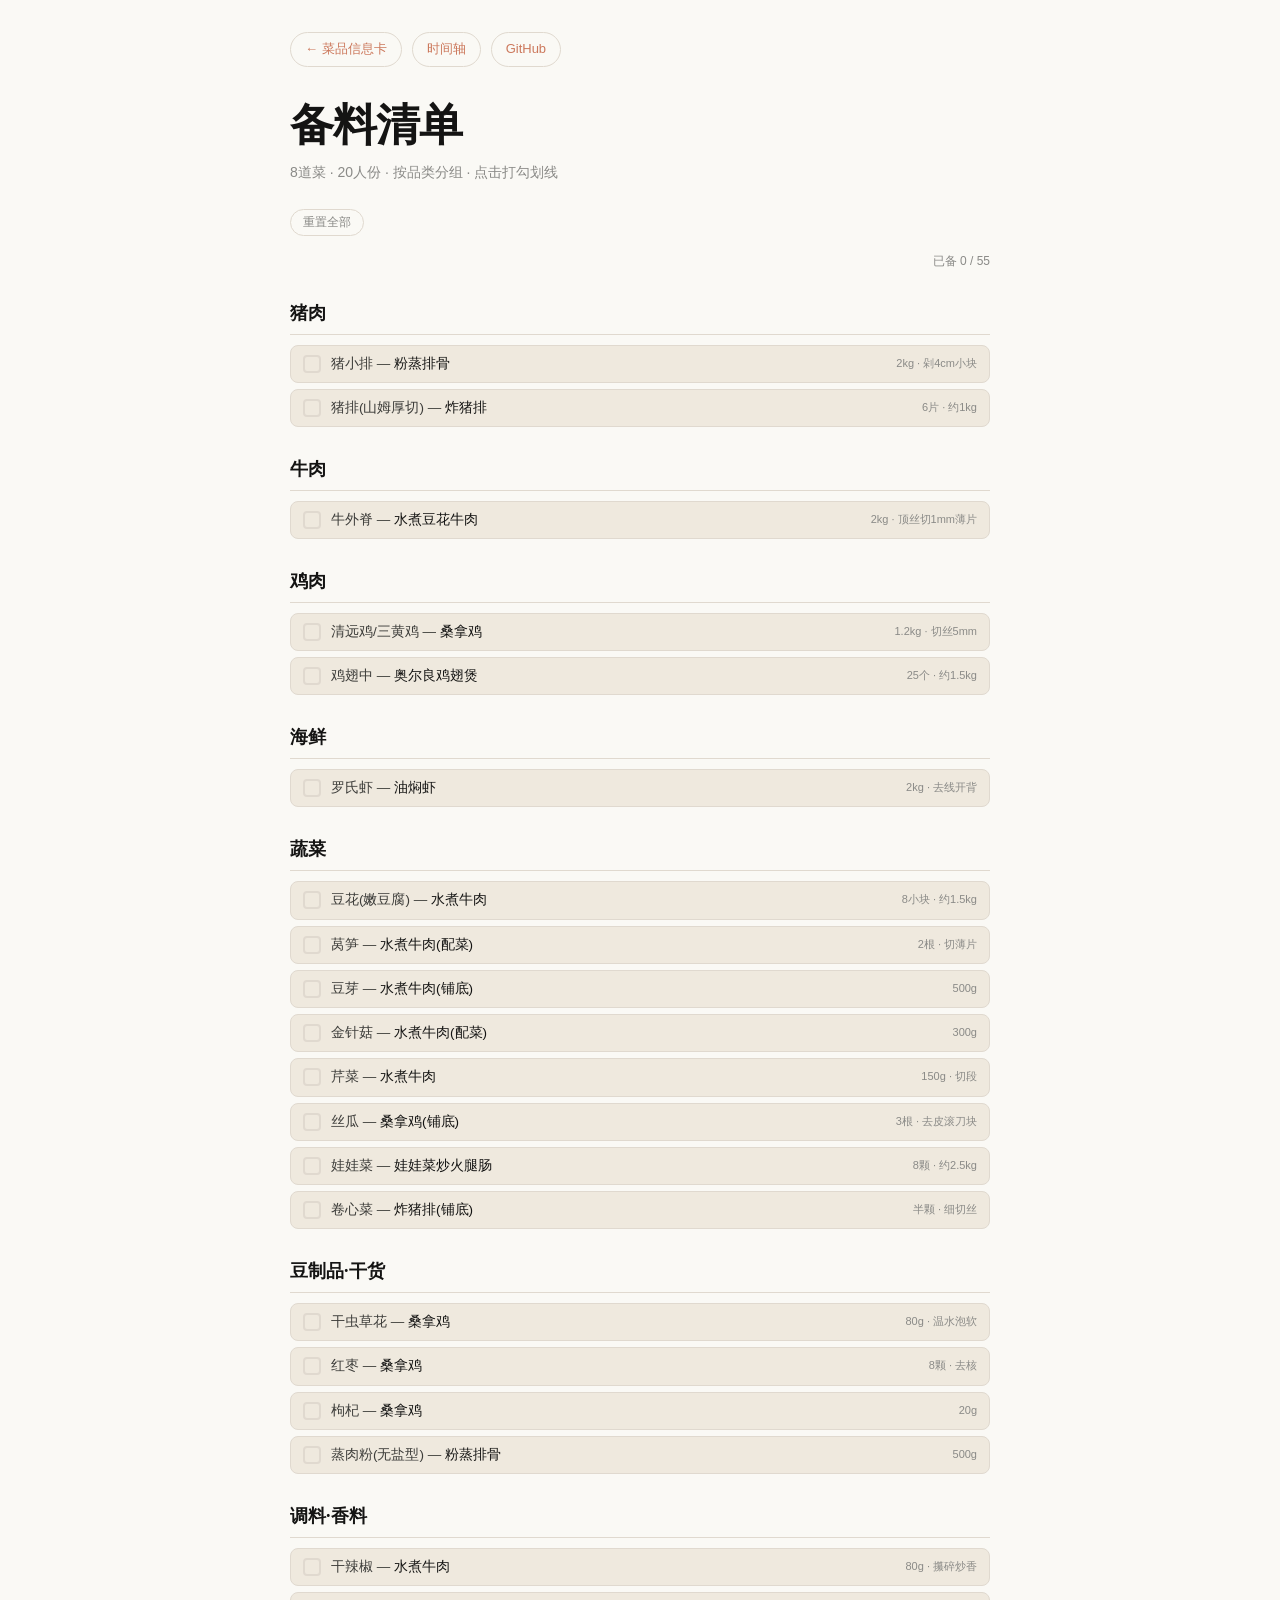
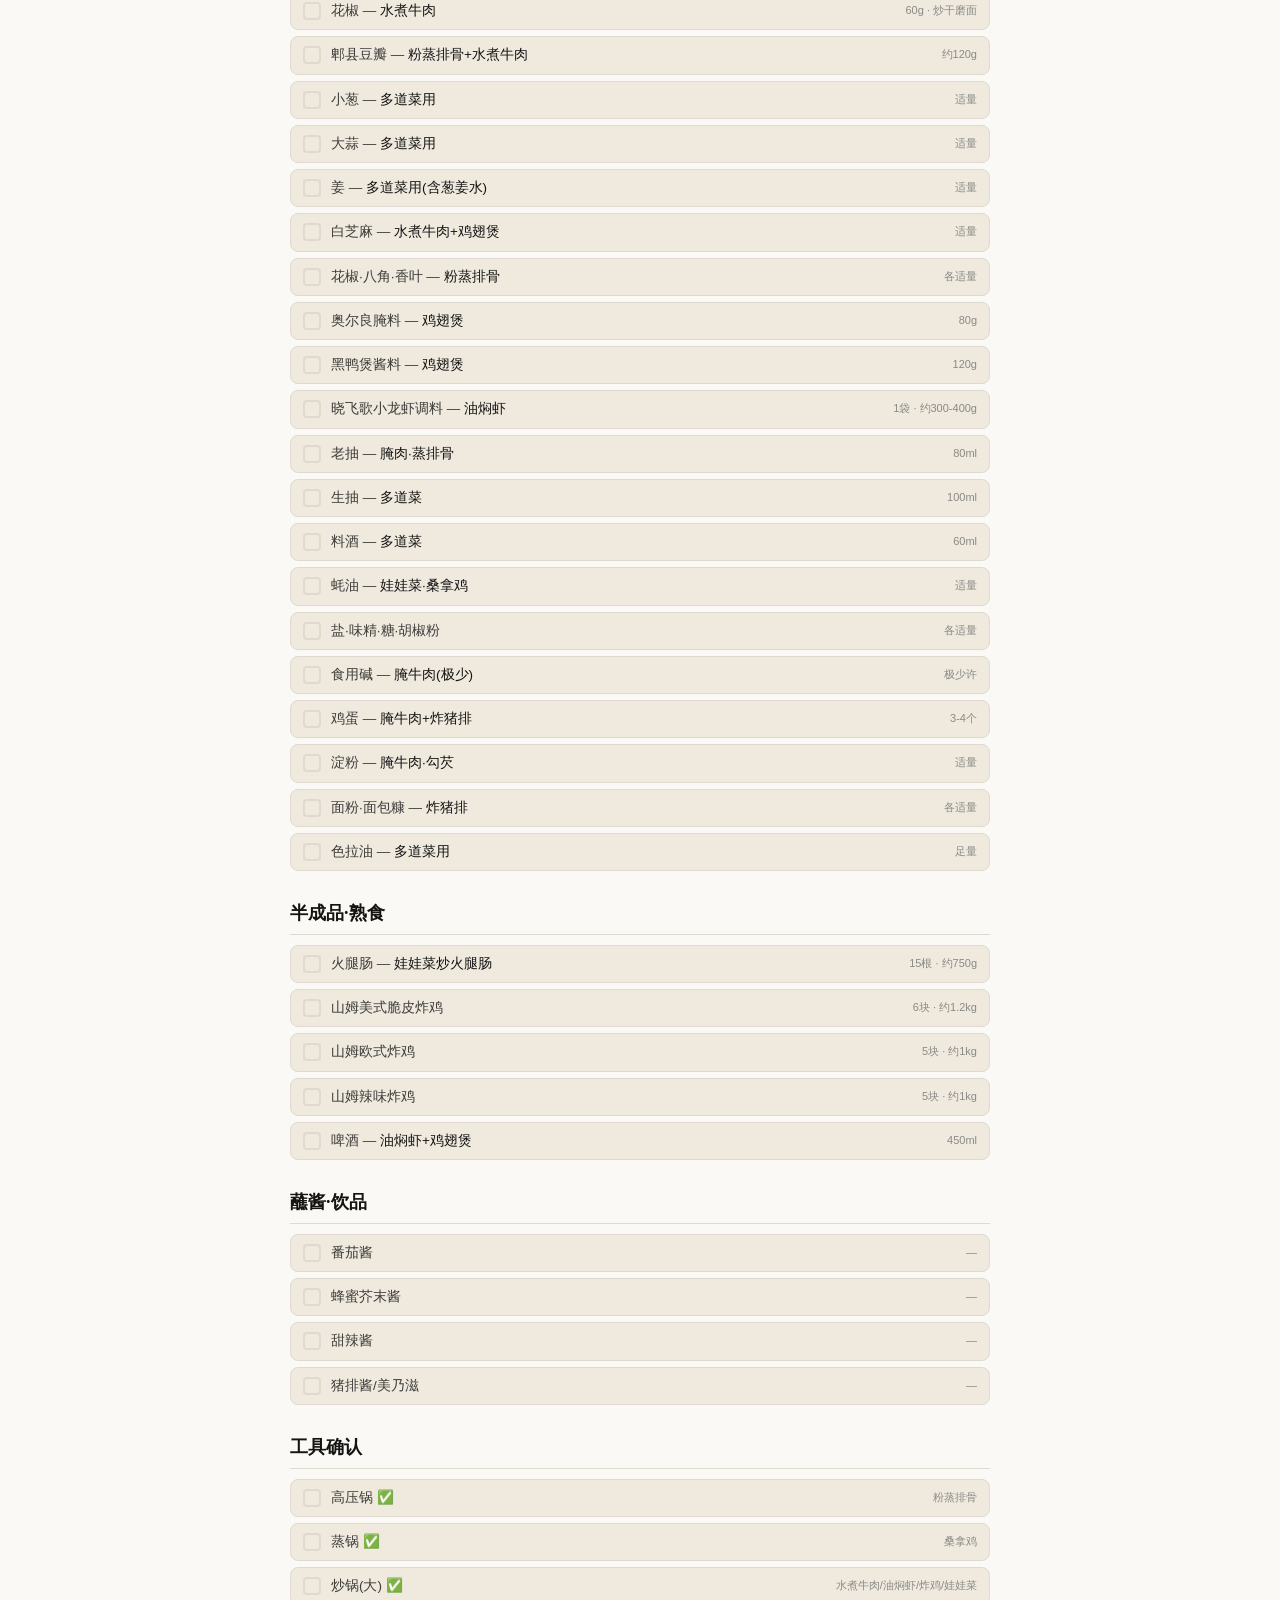
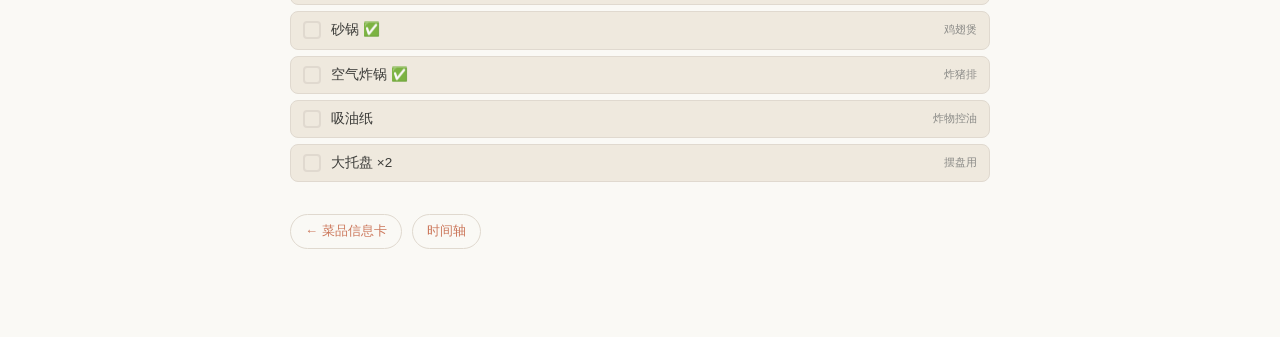
==== prep.html @ e06130f3 "添加备料清单页，支持打勾划线，三页互通" ====
<!DOCTYPE html>
<html lang="zh-CN">
<head>
<meta charset="UTF-8">
<meta name="viewport" content="width=device-width, initial-scale=1.0">
<title>备料清单 · 5月16日</title>
<style>
:root {
  --canvas: #faf9f5; --ink: #141413; --body: #3d3d3a; --muted: #8a8a87;
  --primary: #cc785c; --surface-card: #efe9de; --hairline: #e0d9cf;
  --shadow: rgba(20,20,18,0.06); --surface-soft: #f5f0e8;
}
*,*::before,*::after{box-sizing:border-box;margin:0;padding:0}
body{font-family:-apple-system,BlinkMacSystemFont,"PingFang SC",sans-serif;background:var(--canvas);color:var(--body);padding:32px 16px 64px;line-height:1.6}
.container{max-width:700px;margin:0 auto}
h1{font-family:Georgia,serif;font-size:clamp(32px,5vw,44px);color:var(--ink);letter-spacing:-1px}
h2{font-family:Georgia,serif;font-size:18px;color:var(--ink);margin:28px 0 10px;padding-bottom:6px;border-bottom:1px solid var(--hairline)}
.sub{color:var(--muted);font-size:14px;margin-bottom:24px}
.nav{display:flex;gap:10px;margin-bottom:24px;flex-wrap:wrap}
.nav a{color:var(--primary);text-decoration:none;font-size:13px;font-weight:500;padding:6px 14px;border:1px solid var(--hairline);border-radius:9999px}
.nav a:hover{background:var(--surface-card)}
.cat{display:grid;gap:6px;margin-bottom:8px}
.item{display:flex;align-items:flex-start;gap:10px;padding:8px 12px;background:var(--surface-card);border:1px solid var(--hairline);border-radius:8px;cursor:pointer;transition:background .15s}
.item:hover{background:var(--surface-soft)}
.item.checked .label{text-decoration:line-through;color:var(--muted)}
.item.checked{opacity:0.5}
.cb{width:18px;height:18px;border:2px solid var(--hairline);border-radius:4px;flex-shrink:0;margin-top:1px;display:flex;align-items:center;justify-content:center;font-size:11px;color:var(--primary)}
.item.checked .cb{background:var(--primary);border-color:var(--primary);color:#fff}
.label{flex:1;font-size:13.5px;line-height:1.5}
.label strong{color:var(--ink);font-weight:500}
.amount{font-size:11px;color:var(--muted);flex-shrink:0;margin-top:1px}
.progress{text-align:right;font-size:12px;color:var(--muted);margin-bottom:6px}
.reset-btn{font-size:12px;color:var(--muted);cursor:pointer;background:none;border:1px solid var(--hairline);border-radius:9999px;padding:4px 12px;margin-bottom:16px}
.reset-btn:hover{background:var(--surface-card)}
@media(max-width:600px){body{padding:16px 8px 48px}.item{padding:6px 10px}}
</style>
</head>
<body>
<div class="container">
<div class="nav">
  <a href="index.html">← 菜品信息卡</a>
  <a href="timeline.html">时间轴</a>
  <a href="https://github.com/yidaart/family-feast">GitHub</a>
</div>

<h1>备料清单</h1>
<div class="sub">8道菜 · 20人份 · 按品类分组 · 点击打勾划线</div>
<button class="reset-btn" onclick="resetAll()">重置全部</button>
<div class="progress" id="progress">已备 0 / <span id="total">0</span></div>

<h2>猪肉</h2><div class="cat" id="cat-pork"></div>
<h2>牛肉</h2><div class="cat" id="cat-beef"></div>
<h2>鸡肉</h2><div class="cat" id="cat-chicken"></div>
<h2>海鲜</h2><div class="cat" id="cat-seafood"></div>
<h2>蔬菜</h2><div class="cat" id="cat-veg"></div>
<h2>豆制品·干货</h2><div class="cat" id="cat-dry"></div>
<h2>调料·香料</h2><div class="cat" id="cat-spice"></div>
<h2>半成品·熟食</h2><div class="cat" id="cat-semi"></div>
<h2>蘸酱·饮品</h2><div class="cat" id="cat-sauce"></div>
<h2>工具确认</h2><div class="cat" id="cat-tools"></div>

<div class="nav" style="margin-top:32px">
  <a href="index.html">← 菜品信息卡</a>
  <a href="timeline.html">时间轴</a>
</div>
</div>

<script>
const items = [
  // 猪肉
  {cat:"cat-pork",label:"猪小排 — <strong>粉蒸排骨</strong>",amount:"2kg · 剁4cm小块"},
  {cat:"cat-pork",label:"猪排(山姆厚切) — <strong>炸猪排</strong>",amount:"6片 · 约1kg"},
  // 牛肉
  {cat:"cat-beef",label:"牛外脊 — <strong>水煮豆花牛肉</strong>",amount:"2kg · 顶丝切1mm薄片"},
  // 鸡肉
  {cat:"cat-chicken",label:"清远鸡/三黄鸡 — <strong>桑拿鸡</strong>",amount:"1.2kg · 切丝5mm"},
  {cat:"cat-chicken",label:"鸡翅中 — <strong>奥尔良鸡翅煲</strong>",amount:"25个 · 约1.5kg"},
  // 海鲜
  {cat:"cat-seafood",label:"罗氏虾 — <strong>油焖虾</strong>",amount:"2kg · 去线开背"},
  // 蔬菜
  {cat:"cat-veg",label:"豆花(嫩豆腐) — <strong>水煮牛肉</strong>",amount:"8小块 · 约1.5kg"},
  {cat:"cat-veg",label:"莴笋 — <strong>水煮牛肉(配菜)</strong>",amount:"2根 · 切薄片"},
  {cat:"cat-veg",label:"豆芽 — <strong>水煮牛肉(铺底)</strong>",amount:"500g"},
  {cat:"cat-veg",label:"金针菇 — <strong>水煮牛肉(配菜)</strong>",amount:"300g"},
  {cat:"cat-veg",label:"芹菜 — <strong>水煮牛肉</strong>",amount:"150g · 切段"},
  {cat:"cat-veg",label:"丝瓜 — <strong>桑拿鸡(铺底)</strong>",amount:"3根 · 去皮滚刀块"},
  {cat:"cat-veg",label:"娃娃菜 — <strong>娃娃菜炒火腿肠</strong>",amount:"8颗 · 约2.5kg"},
  {cat:"cat-veg",label:"卷心菜 — <strong>炸猪排(铺底)</strong>",amount:"半颗 · 细切丝"},
  // 豆制品·干货
  {cat:"cat-dry",label:"干虫草花 — <strong>桑拿鸡</strong>",amount:"80g · 温水泡软"},
  {cat:"cat-dry",label:"红枣 — <strong>桑拿鸡</strong>",amount:"8颗 · 去核"},
  {cat:"cat-dry",label:"枸杞 — <strong>桑拿鸡</strong>",amount:"20g"},
  {cat:"cat-dry",label:"蒸肉粉(无盐型) — <strong>粉蒸排骨</strong>",amount:"500g"},
  // 调料
  {cat:"cat-spice",label:"干辣椒 — <strong>水煮牛肉</strong>",amount:"80g · 攥碎炒香"},
  {cat:"cat-spice",label:"花椒 — <strong>水煮牛肉</strong>",amount:"60g · 炒干磨面"},
  {cat:"cat-spice",label:"郫县豆瓣 — <strong>粉蒸排骨+水煮牛肉</strong>",amount:"约120g"},
  {cat:"cat-spice",label:"小葱 — <strong>多道菜用</strong>",amount:"适量"},
  {cat:"cat-spice",label:"大蒜 — <strong>多道菜用</strong>",amount:"适量"},
  {cat:"cat-spice",label:"姜 — <strong>多道菜用(含葱姜水)</strong>",amount:"适量"},
  {cat:"cat-spice",label:"白芝麻 — <strong>水煮牛肉+鸡翅煲</strong>",amount:"适量"},
  {cat:"cat-spice",label:"花椒·八角·香叶 — <strong>粉蒸排骨</strong>",amount:"各适量"},
  {cat:"cat-spice",label:"奥尔良腌料 — <strong>鸡翅煲</strong>",amount:"80g"},
  {cat:"cat-spice",label:"黑鸭煲酱料 — <strong>鸡翅煲</strong>",amount:"120g"},
  {cat:"cat-spice",label:"晓飞歌小龙虾调料 — <strong>油焖虾</strong>",amount:"1袋 · 约300-400g"},
  {cat:"cat-spice",label:"老抽 — <strong>腌肉·蒸排骨</strong>",amount:"80ml"},
  {cat:"cat-spice",label:"生抽 — <strong>多道菜</strong>",amount:"100ml"},
  {cat:"cat-spice",label:"料酒 — <strong>多道菜</strong>",amount:"60ml"},
  {cat:"cat-spice",label:"蚝油 — <strong>娃娃菜·桑拿鸡</strong>",amount:"适量"},
  {cat:"cat-spice",label:"盐·味精·糖·胡椒粉",amount:"各适量"},
  {cat:"cat-spice",label:"食用碱 — <strong>腌牛肉(极少)</strong>",amount:"极少许"},
  {cat:"cat-spice",label:"鸡蛋 — <strong>腌牛肉+炸猪排</strong>",amount:"3-4个"},
  {cat:"cat-spice",label:"淀粉 — <strong>腌牛肉·勾芡</strong>",amount:"适量"},
  {cat:"cat-spice",label:"面粉·面包糠 — <strong>炸猪排</strong>",amount:"各适量"},
  {cat:"cat-spice",label:"色拉油 — <strong>多道菜用</strong>",amount:"足量"},
  // 半成品
  {cat:"cat-semi",label:"火腿肠 — <strong>娃娃菜炒火腿肠</strong>",amount:"15根 · 约750g"},
  {cat:"cat-semi",label:"山姆美式脆皮炸鸡",amount:"6块 · 约1.2kg"},
  {cat:"cat-semi",label:"山姆欧式炸鸡",amount:"5块 · 约1kg"},
  {cat:"cat-semi",label:"山姆辣味炸鸡",amount:"5块 · 约1kg"},
  {cat:"cat-semi",label:"啤酒 — <strong>油焖虾+鸡翅煲</strong>",amount:"450ml"},
  // 蘸酱
  {cat:"cat-sauce",label:"番茄酱",amount:"—"},
  {cat:"cat-sauce",label:"蜂蜜芥末酱",amount:"—"},
  {cat:"cat-sauce",label:"甜辣酱",amount:"—"},
  {cat:"cat-sauce",label:"猪排酱/美乃滋",amount:"—"},
  // 工具
  {cat:"cat-tools",label:"高压锅 ✅",amount:"粉蒸排骨"},
  {cat:"cat-tools",label:"蒸锅 ✅",amount:"桑拿鸡"},
  {cat:"cat-tools",label:"炒锅(大) ✅",amount:"水煮牛肉/油焖虾/炸鸡/娃娃菜"},
  {cat:"cat-tools",label:"砂锅 ✅",amount:"鸡翅煲"},
  {cat:"cat-tools",label:"空气炸锅 ✅",amount:"炸猪排"},
  {cat:"cat-tools",label:"吸油纸",amount:"炸物控油"},
  {cat:"cat-tools",label:"大托盘 ×2",amount:"摆盘用"},
];

function render(){
  document.querySelectorAll(".cat").forEach(c=>c.innerHTML="");
  items.forEach((it,i)=>{
    const saved = localStorage.getItem("prep_"+i);
    const checked = saved === "true";
    const div = document.createElement("div");
    div.className = "item" + (checked?" checked":"");
    div.onclick = ()=>{
      const cur = localStorage.getItem("prep_"+i) === "true";
      localStorage.setItem("prep_"+i, cur?"false":"true");
      render();
    };
    div.innerHTML = `<span class="cb">${checked?"✓":""}</span><span class="label">${it.label}</span><span class="amount">${it.amount}</span>`;
    document.getElementById(it.cat).appendChild(div);
  });
  const total = items.length;
  const done = items.filter((_,i)=>localStorage.getItem("prep_"+i)==="true").length;
  document.getElementById("total").textContent = total;
  document.getElementById("progress").innerHTML = `已备 ${done} / ${total}`;
}
function resetAll(){
  items.forEach((_,i)=>localStorage.removeItem("prep_"+i));
  render();
}
render();
</script>
</body>
</html>
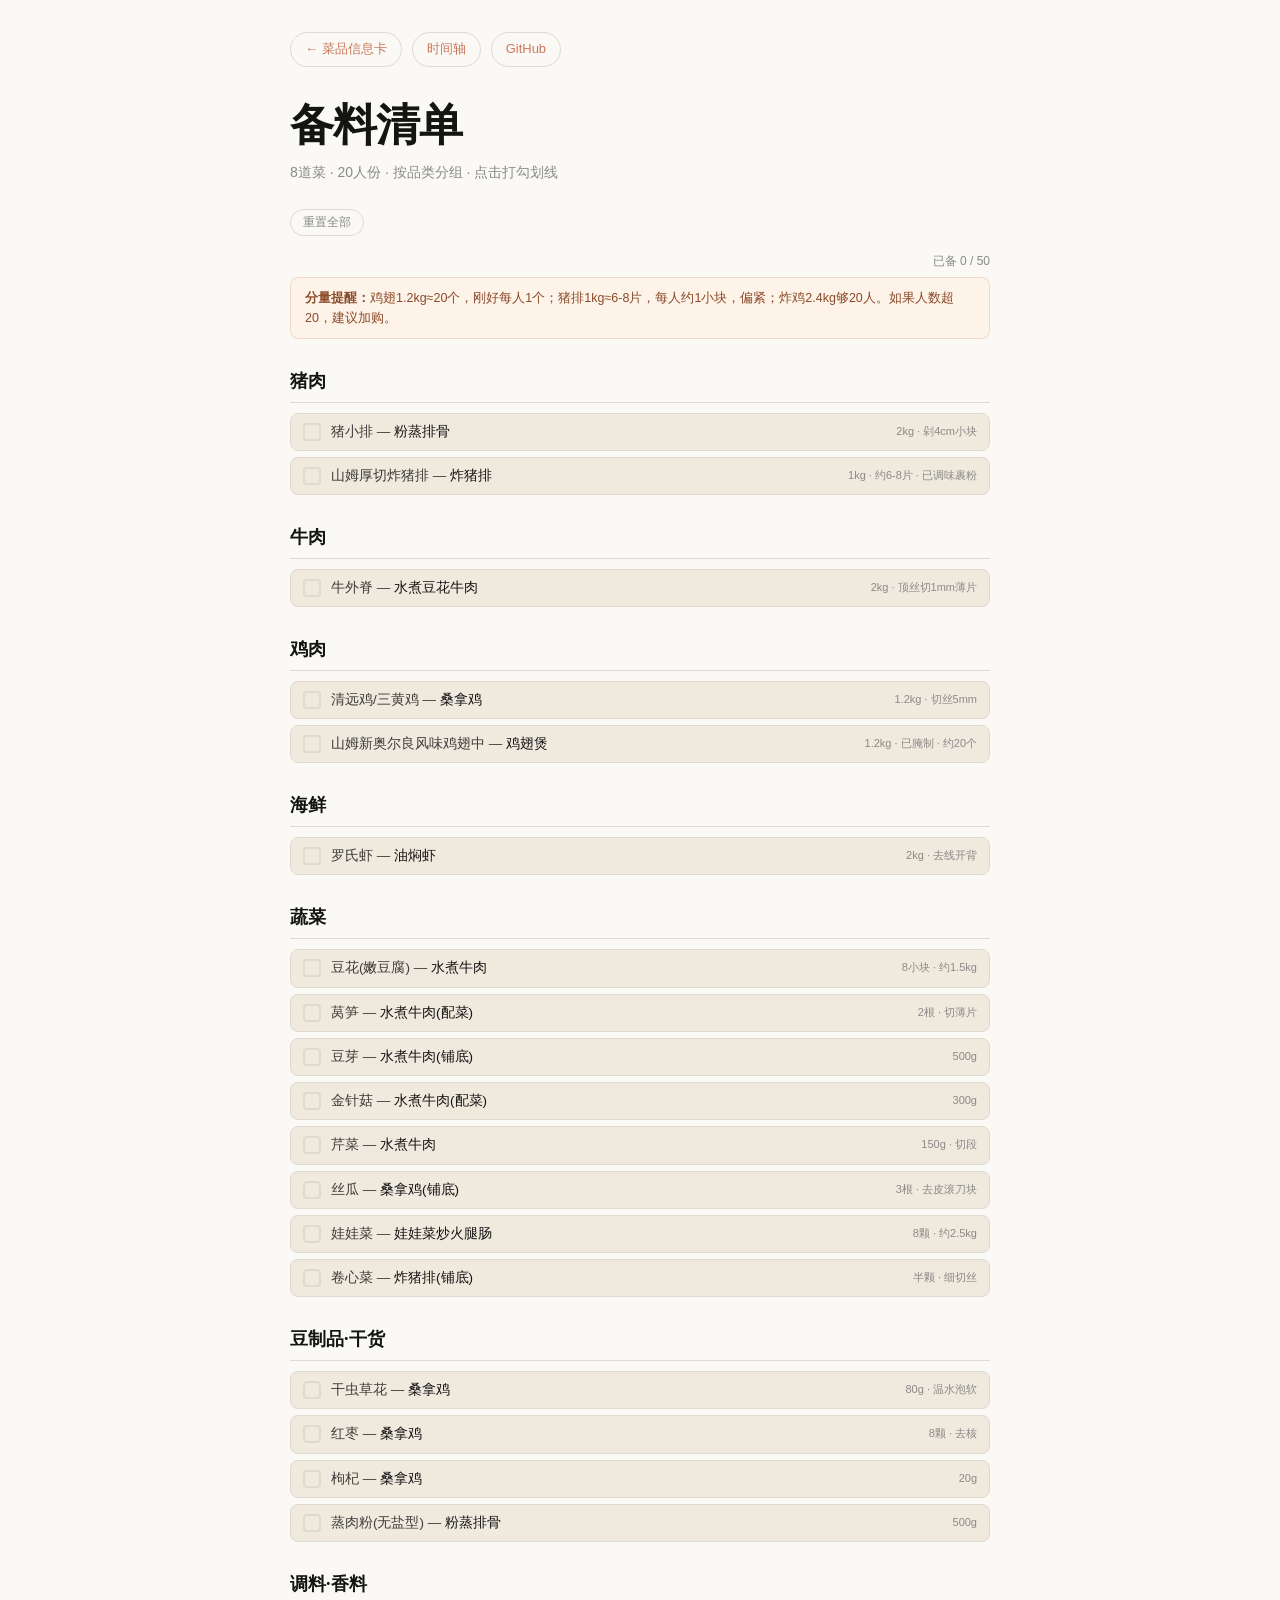
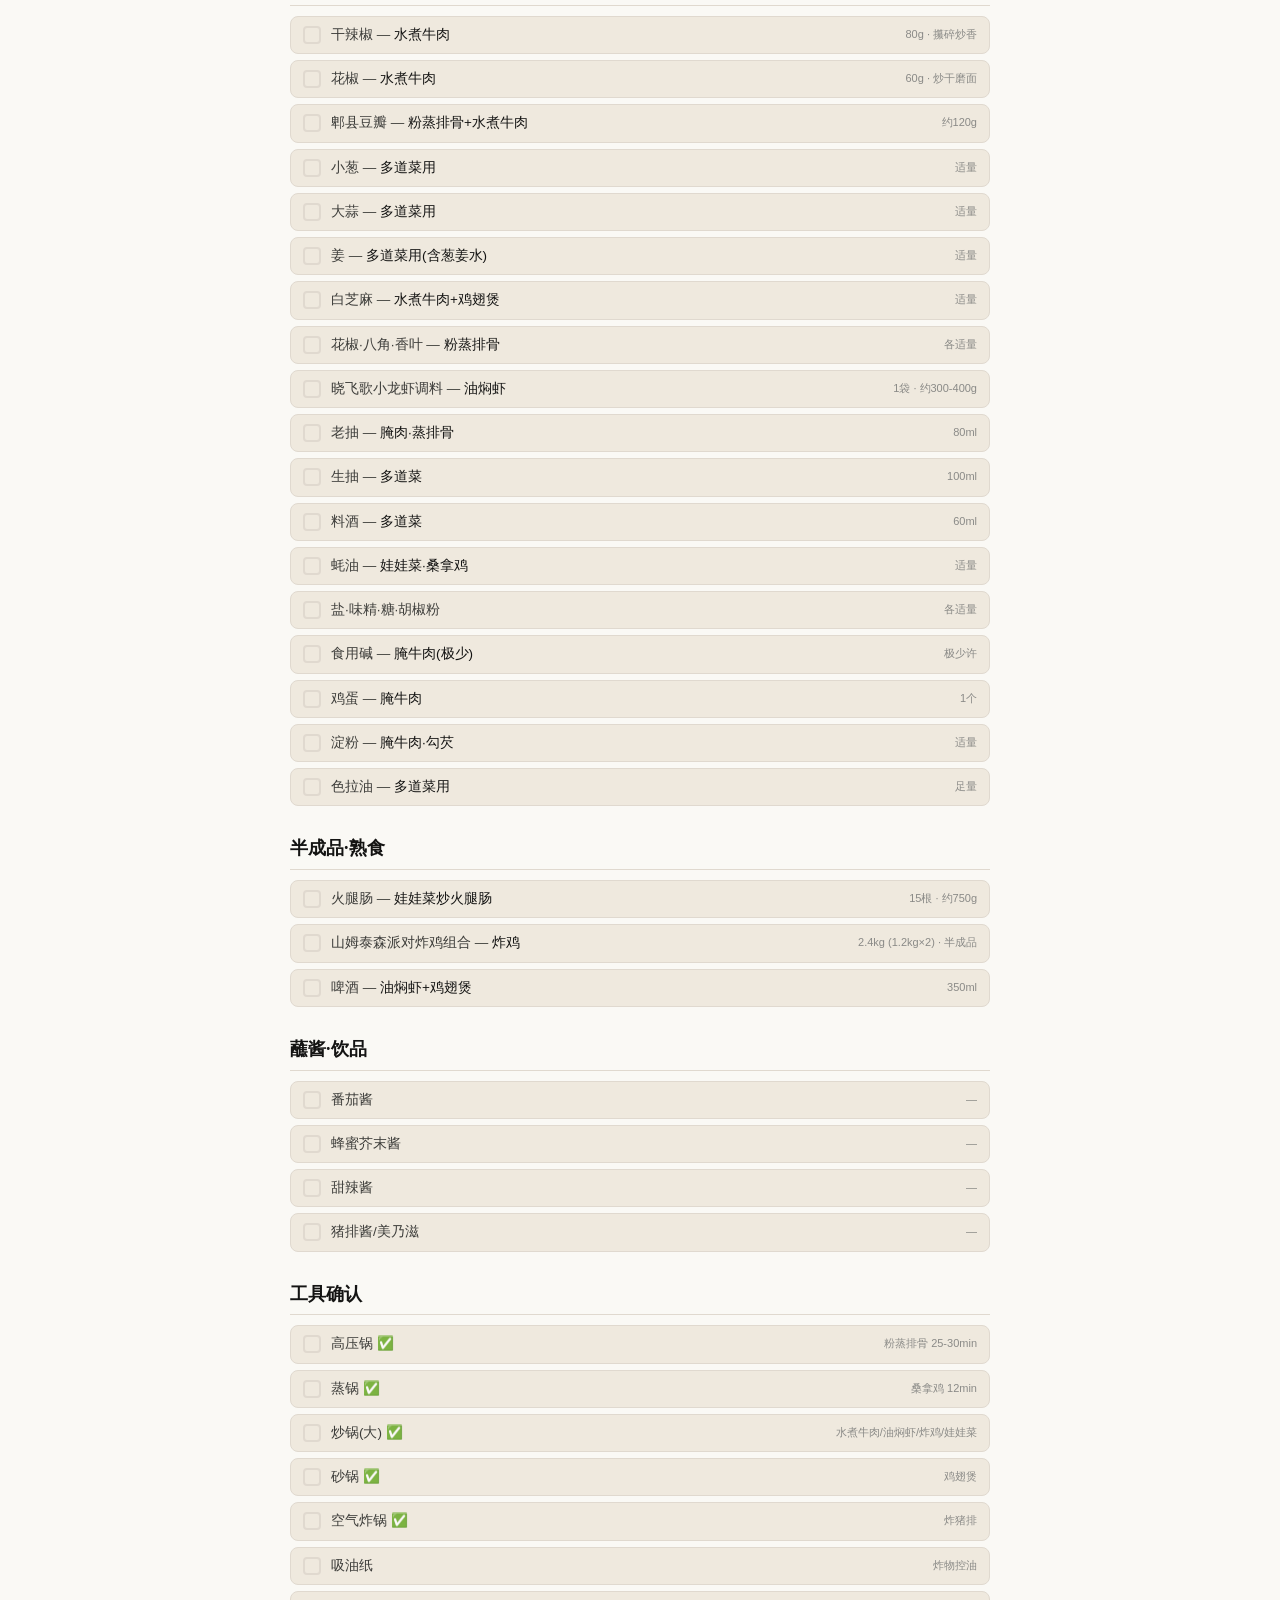
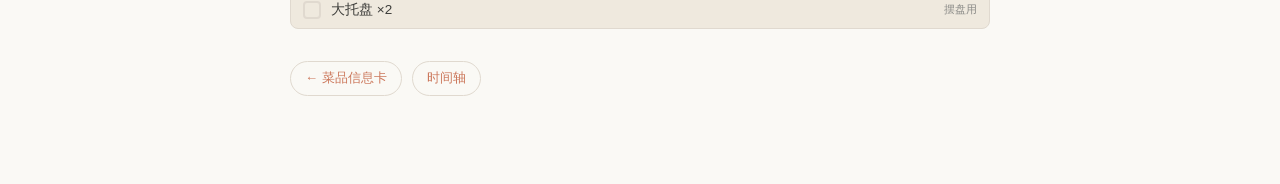
==== commit ef551958: "半成品统一调整：泰森炸鸡2.4kg/山姆猪排1kg/新奥尔良鸡翅1.2kg" ====
--- a/prep.html
+++ b/prep.html
@@ -32,6 +32,7 @@
 .progress{text-align:right;font-size:12px;color:var(--muted);margin-bottom:6px}
 .reset-btn{font-size:12px;color:var(--muted);cursor:pointer;background:none;border:1px solid var(--hairline);border-radius:9999px;padding:4px 12px;margin-bottom:16px}
 .reset-btn:hover{background:var(--surface-card)}
+.warn{background:#fef3e8;border:1px solid #f0d8c8;border-radius:8px;padding:10px 14px;margin-bottom:12px;font-size:12.5px;color:#8a4a2a}
 @media(max-width:600px){body{padding:16px 8px 48px}.item{padding:6px 10px}}
 </style>
 </head>
@@ -47,6 +48,8 @@
 <div class="sub">8道菜 · 20人份 · 按品类分组 · 点击打勾划线</div>
 <button class="reset-btn" onclick="resetAll()">重置全部</button>
 <div class="progress" id="progress">已备 0 / <span id="total">0</span></div>
+
+<div class="warn"><strong>分量提醒：</strong>鸡翅1.2kg≈20个，刚好每人1个；猪排1kg≈6-8片，每人约1小块，偏紧；炸鸡2.4kg够20人。如果人数超20，建议加购。</div>
 
 <h2>猪肉</h2><div class="cat" id="cat-pork"></div>
 <h2>牛肉</h2><div class="cat" id="cat-beef"></div>
@@ -67,17 +70,12 @@
 
 <script>
 const items = [
-  // 猪肉
   {cat:"cat-pork",label:"猪小排 — <strong>粉蒸排骨</strong>",amount:"2kg · 剁4cm小块"},
-  {cat:"cat-pork",label:"猪排(山姆厚切) — <strong>炸猪排</strong>",amount:"6片 · 约1kg"},
-  // 牛肉
+  {cat:"cat-pork",label:"山姆厚切炸猪排 — <strong>炸猪排</strong>",amount:"1kg · 约6-8片 · 已调味裹粉"},
   {cat:"cat-beef",label:"牛外脊 — <strong>水煮豆花牛肉</strong>",amount:"2kg · 顶丝切1mm薄片"},
-  // 鸡肉
   {cat:"cat-chicken",label:"清远鸡/三黄鸡 — <strong>桑拿鸡</strong>",amount:"1.2kg · 切丝5mm"},
-  {cat:"cat-chicken",label:"鸡翅中 — <strong>奥尔良鸡翅煲</strong>",amount:"25个 · 约1.5kg"},
-  // 海鲜
+  {cat:"cat-chicken",label:"山姆新奥尔良风味鸡翅中 — <strong>鸡翅煲</strong>",amount:"1.2kg · 已腌制 · 约20个"},
   {cat:"cat-seafood",label:"罗氏虾 — <strong>油焖虾</strong>",amount:"2kg · 去线开背"},
-  // 蔬菜
   {cat:"cat-veg",label:"豆花(嫩豆腐) — <strong>水煮牛肉</strong>",amount:"8小块 · 约1.5kg"},
   {cat:"cat-veg",label:"莴笋 — <strong>水煮牛肉(配菜)</strong>",amount:"2根 · 切薄片"},
   {cat:"cat-veg",label:"豆芽 — <strong>水煮牛肉(铺底)</strong>",amount:"500g"},
@@ -86,12 +84,10 @@
   {cat:"cat-veg",label:"丝瓜 — <strong>桑拿鸡(铺底)</strong>",amount:"3根 · 去皮滚刀块"},
   {cat:"cat-veg",label:"娃娃菜 — <strong>娃娃菜炒火腿肠</strong>",amount:"8颗 · 约2.5kg"},
   {cat:"cat-veg",label:"卷心菜 — <strong>炸猪排(铺底)</strong>",amount:"半颗 · 细切丝"},
-  // 豆制品·干货
   {cat:"cat-dry",label:"干虫草花 — <strong>桑拿鸡</strong>",amount:"80g · 温水泡软"},
   {cat:"cat-dry",label:"红枣 — <strong>桑拿鸡</strong>",amount:"8颗 · 去核"},
   {cat:"cat-dry",label:"枸杞 — <strong>桑拿鸡</strong>",amount:"20g"},
   {cat:"cat-dry",label:"蒸肉粉(无盐型) — <strong>粉蒸排骨</strong>",amount:"500g"},
-  // 调料
   {cat:"cat-spice",label:"干辣椒 — <strong>水煮牛肉</strong>",amount:"80g · 攥碎炒香"},
   {cat:"cat-spice",label:"花椒 — <strong>水煮牛肉</strong>",amount:"60g · 炒干磨面"},
   {cat:"cat-spice",label:"郫县豆瓣 — <strong>粉蒸排骨+水煮牛肉</strong>",amount:"约120g"},
@@ -100,8 +96,6 @@
   {cat:"cat-spice",label:"姜 — <strong>多道菜用(含葱姜水)</strong>",amount:"适量"},
   {cat:"cat-spice",label:"白芝麻 — <strong>水煮牛肉+鸡翅煲</strong>",amount:"适量"},
   {cat:"cat-spice",label:"花椒·八角·香叶 — <strong>粉蒸排骨</strong>",amount:"各适量"},
-  {cat:"cat-spice",label:"奥尔良腌料 — <strong>鸡翅煲</strong>",amount:"80g"},
-  {cat:"cat-spice",label:"黑鸭煲酱料 — <strong>鸡翅煲</strong>",amount:"120g"},
   {cat:"cat-spice",label:"晓飞歌小龙虾调料 — <strong>油焖虾</strong>",amount:"1袋 · 约300-400g"},
   {cat:"cat-spice",label:"老抽 — <strong>腌肉·蒸排骨</strong>",amount:"80ml"},
   {cat:"cat-spice",label:"生抽 — <strong>多道菜</strong>",amount:"100ml"},
@@ -109,24 +103,18 @@
   {cat:"cat-spice",label:"蚝油 — <strong>娃娃菜·桑拿鸡</strong>",amount:"适量"},
   {cat:"cat-spice",label:"盐·味精·糖·胡椒粉",amount:"各适量"},
   {cat:"cat-spice",label:"食用碱 — <strong>腌牛肉(极少)</strong>",amount:"极少许"},
-  {cat:"cat-spice",label:"鸡蛋 — <strong>腌牛肉+炸猪排</strong>",amount:"3-4个"},
+  {cat:"cat-spice",label:"鸡蛋 — <strong>腌牛肉</strong>",amount:"1个"},
   {cat:"cat-spice",label:"淀粉 — <strong>腌牛肉·勾芡</strong>",amount:"适量"},
-  {cat:"cat-spice",label:"面粉·面包糠 — <strong>炸猪排</strong>",amount:"各适量"},
   {cat:"cat-spice",label:"色拉油 — <strong>多道菜用</strong>",amount:"足量"},
-  // 半成品
   {cat:"cat-semi",label:"火腿肠 — <strong>娃娃菜炒火腿肠</strong>",amount:"15根 · 约750g"},
-  {cat:"cat-semi",label:"山姆美式脆皮炸鸡",amount:"6块 · 约1.2kg"},
-  {cat:"cat-semi",label:"山姆欧式炸鸡",amount:"5块 · 约1kg"},
-  {cat:"cat-semi",label:"山姆辣味炸鸡",amount:"5块 · 约1kg"},
-  {cat:"cat-semi",label:"啤酒 — <strong>油焖虾+鸡翅煲</strong>",amount:"450ml"},
-  // 蘸酱
+  {cat:"cat-semi",label:"山姆泰森派对炸鸡组合 — <strong>炸鸡</strong>",amount:"2.4kg (1.2kg×2) · 半成品"},
+  {cat:"cat-semi",label:"啤酒 — <strong>油焖虾+鸡翅煲</strong>",amount:"350ml"},
   {cat:"cat-sauce",label:"番茄酱",amount:"—"},
   {cat:"cat-sauce",label:"蜂蜜芥末酱",amount:"—"},
   {cat:"cat-sauce",label:"甜辣酱",amount:"—"},
   {cat:"cat-sauce",label:"猪排酱/美乃滋",amount:"—"},
-  // 工具
-  {cat:"cat-tools",label:"高压锅 ✅",amount:"粉蒸排骨"},
-  {cat:"cat-tools",label:"蒸锅 ✅",amount:"桑拿鸡"},
+  {cat:"cat-tools",label:"高压锅 ✅",amount:"粉蒸排骨 25-30min"},
+  {cat:"cat-tools",label:"蒸锅 ✅",amount:"桑拿鸡 12min"},
   {cat:"cat-tools",label:"炒锅(大) ✅",amount:"水煮牛肉/油焖虾/炸鸡/娃娃菜"},
   {cat:"cat-tools",label:"砂锅 ✅",amount:"鸡翅煲"},
   {cat:"cat-tools",label:"空气炸锅 ✅",amount:"炸猪排"},
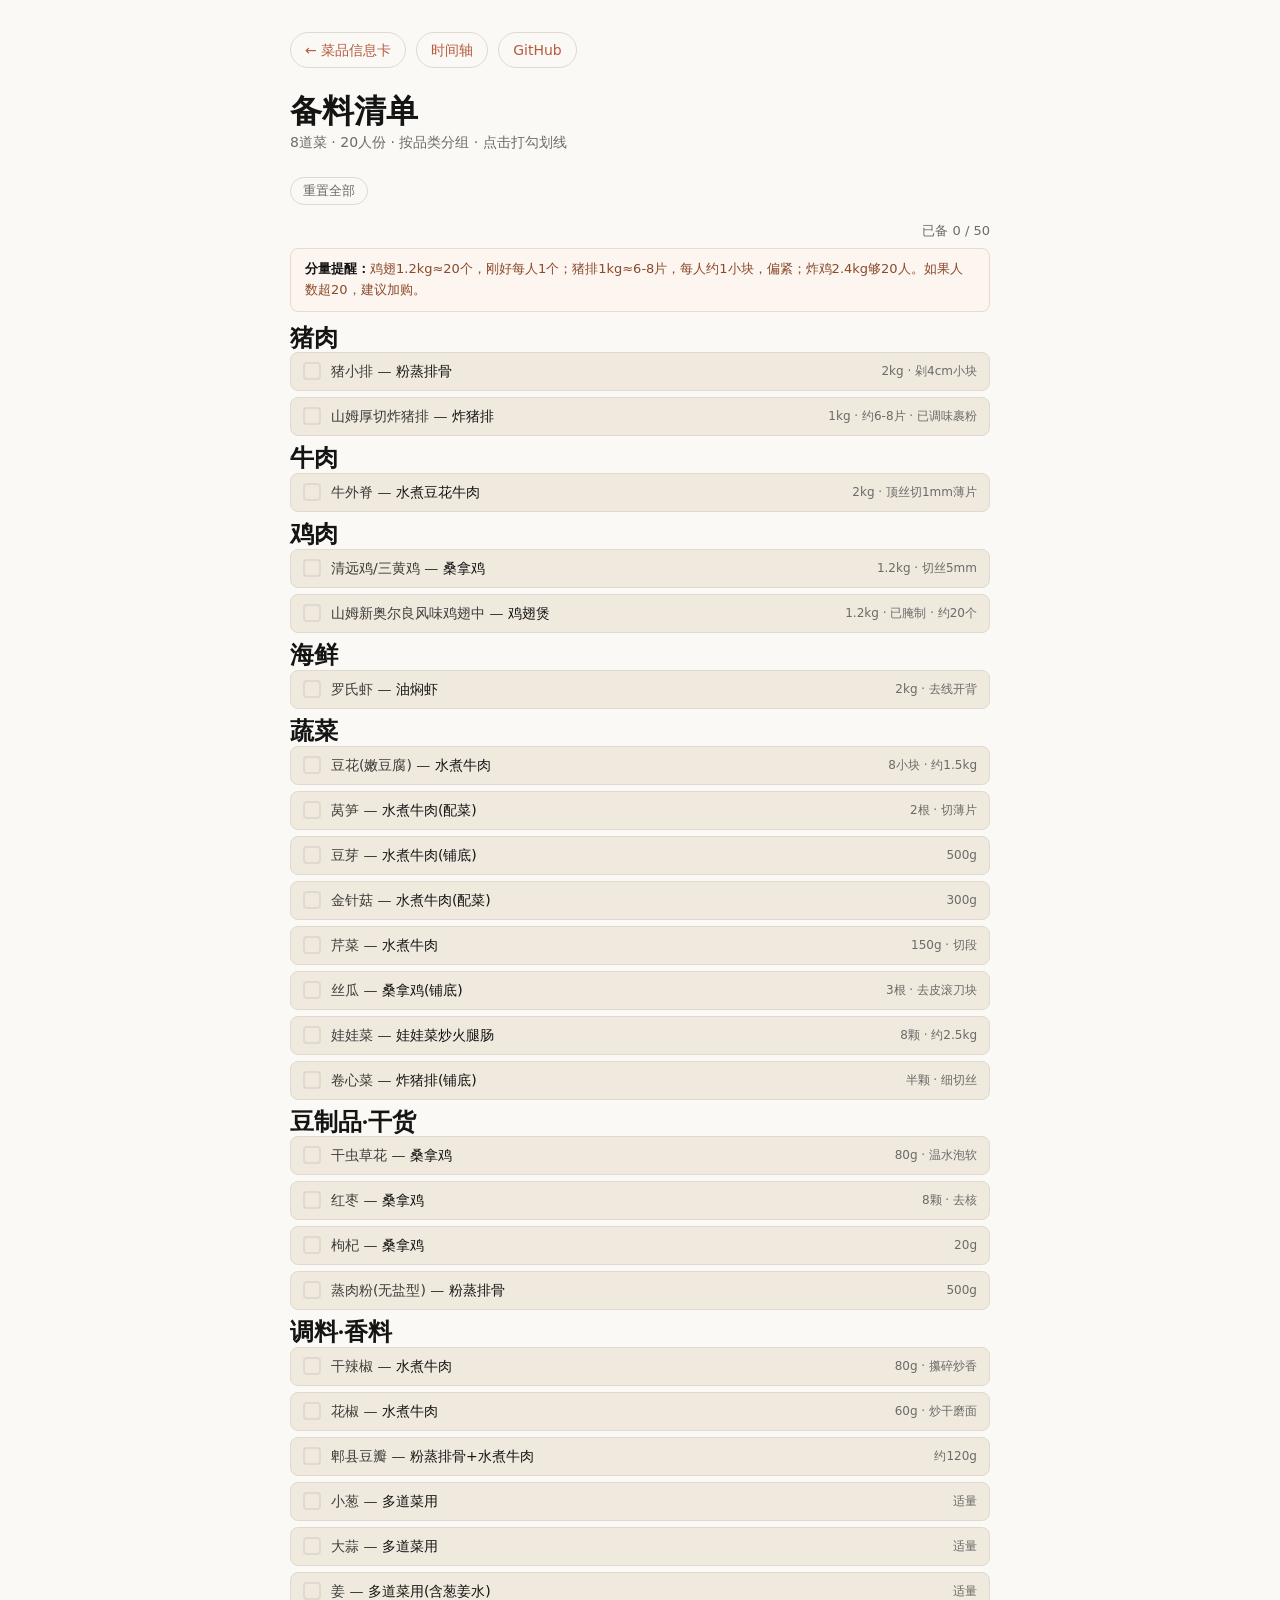
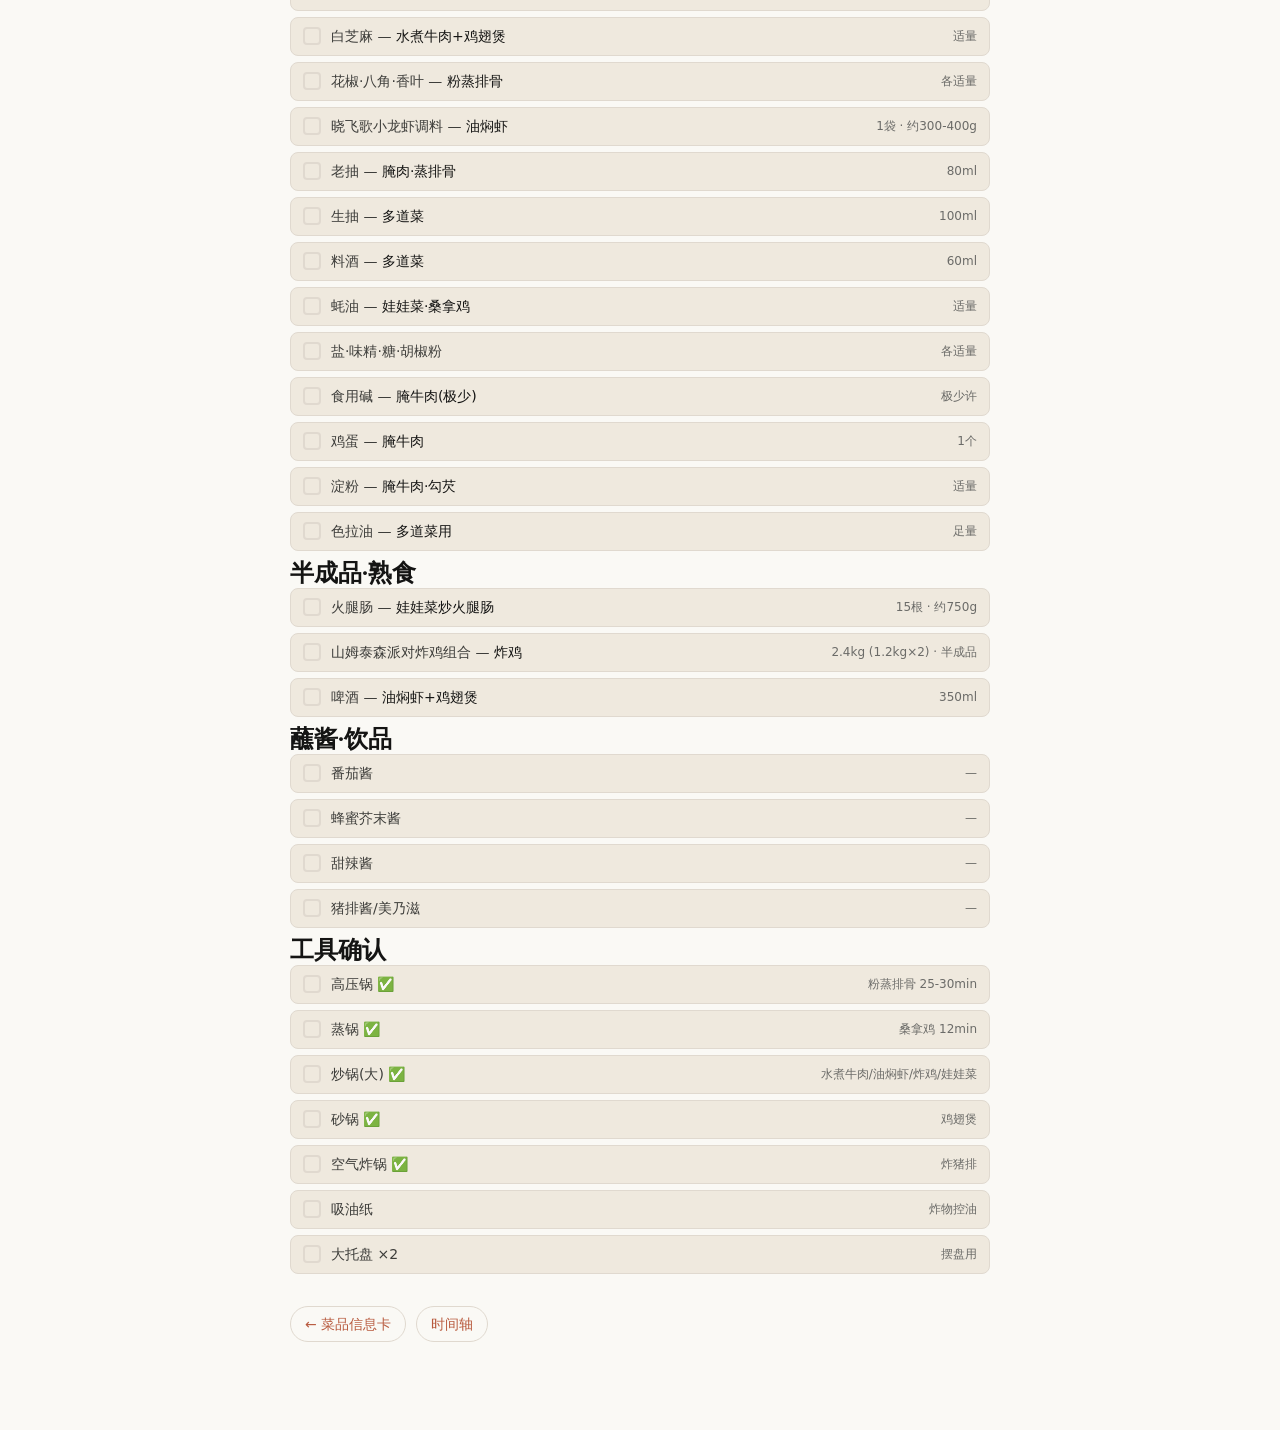
==== commit e33d198c: "fix: WCAG contrast, font sizes, shared CSS, print stylesheet Fix --primary #cc785c→#b85a3e and --mut" ====
--- a/prep.html
+++ b/prep.html
@@ -4,36 +4,22 @@
 <meta charset="UTF-8">
 <meta name="viewport" content="width=device-width, initial-scale=1.0">
 <title>备料清单 · 5月16日</title>
+<link rel="stylesheet" href="style.css">
 <style>
-:root {
-  --canvas: #faf9f5; --ink: #141413; --body: #3d3d3a; --muted: #8a8a87;
-  --primary: #cc785c; --surface-card: #efe9de; --hairline: #e0d9cf;
-  --shadow: rgba(20,20,18,0.06); --surface-soft: #f5f0e8;
-}
-*,*::before,*::after{box-sizing:border-box;margin:0;padding:0}
-body{font-family:-apple-system,BlinkMacSystemFont,"PingFang SC",sans-serif;background:var(--canvas);color:var(--body);padding:32px 16px 64px;line-height:1.6}
-.container{max-width:700px;margin:0 auto}
-h1{font-family:Georgia,serif;font-size:clamp(32px,5vw,44px);color:var(--ink);letter-spacing:-1px}
-h2{font-family:Georgia,serif;font-size:18px;color:var(--ink);margin:28px 0 10px;padding-bottom:6px;border-bottom:1px solid var(--hairline)}
-.sub{color:var(--muted);font-size:14px;margin-bottom:24px}
-.nav{display:flex;gap:10px;margin-bottom:24px;flex-wrap:wrap}
-.nav a{color:var(--primary);text-decoration:none;font-size:13px;font-weight:500;padding:6px 14px;border:1px solid var(--hairline);border-radius:9999px}
-.nav a:hover{background:var(--surface-card)}
+.container{max-width:700px}
 .cat{display:grid;gap:6px;margin-bottom:8px}
 .item{display:flex;align-items:flex-start;gap:10px;padding:8px 12px;background:var(--surface-card);border:1px solid var(--hairline);border-radius:8px;cursor:pointer;transition:background .15s}
 .item:hover{background:var(--surface-soft)}
 .item.checked .label{text-decoration:line-through;color:var(--muted)}
 .item.checked{opacity:0.5}
-.cb{width:18px;height:18px;border:2px solid var(--hairline);border-radius:4px;flex-shrink:0;margin-top:1px;display:flex;align-items:center;justify-content:center;font-size:11px;color:var(--primary)}
+.cb{width:18px;height:18px;border:2px solid var(--hairline);border-radius:4px;flex-shrink:0;margin-top:1px;display:flex;align-items:center;justify-content:center;font-size:12px;color:var(--primary)}
 .item.checked .cb{background:var(--primary);border-color:var(--primary);color:#fff}
-.label{flex:1;font-size:13.5px;line-height:1.5}
+.label{flex:1;font-size:14px;line-height:1.5}
 .label strong{color:var(--ink);font-weight:500}
-.amount{font-size:11px;color:var(--muted);flex-shrink:0;margin-top:1px}
-.progress{text-align:right;font-size:12px;color:var(--muted);margin-bottom:6px}
-.reset-btn{font-size:12px;color:var(--muted);cursor:pointer;background:none;border:1px solid var(--hairline);border-radius:9999px;padding:4px 12px;margin-bottom:16px}
+.amount{font-size:12px;color:var(--muted);flex-shrink:0;margin-top:1px}
+.progress{text-align:right;font-size:13px;color:var(--muted);margin-bottom:6px}
+.reset-btn{font-size:13px;color:var(--muted);cursor:pointer;background:none;border:1px solid var(--hairline);border-radius:9999px;padding:4px 12px;margin-bottom:16px}
 .reset-btn:hover{background:var(--surface-card)}
-.warn{background:#fef3e8;border:1px solid #f0d8c8;border-radius:8px;padding:10px 14px;margin-bottom:12px;font-size:12.5px;color:#8a4a2a}
-@media(max-width:600px){body{padding:16px 8px 48px}.item{padding:6px 10px}}
 </style>
 </head>
 <body>
--- a/style.css
+++ b/style.css
@@ -0,0 +1,65 @@
+/* === Shared Styles — family-feast === */
+:root {
+  --canvas: #faf9f5; --ink: #141413; --body: #3d3d3a; --muted: #6b6b68;
+  --primary: #b85a3e; --surface-card: #efe9de; --surface-soft: #f5f0e8;
+  --hairline: #e0d9cf; --shadow: rgba(20,20,18,0.06); --shadow-md: rgba(20,20,18,0.10);
+  --accent-amber-light: #fdf3e3; --accent-teal: #5db8a6; --warning: #8a4a2a;
+}
+*,*::before,*::after{box-sizing:border-box;margin:0;padding:0}
+html{font-size:16px;-webkit-font-smoothing:antialiased}
+body{font-family:-apple-system,BlinkMacSystemFont,"PingFang SC","Microsoft YaHei",system-ui,sans-serif;background:var(--canvas);color:var(--body);line-height:1.6;padding:32px 16px 64px}
+.container{max-width:1100px;margin:0 auto}
+h1,h2,h3{font-family:Georgia,"PingFang SC",serif;color:var(--ink);line-height:1.2}
+.sub{color:var(--muted);font-size:14px;margin-bottom:24px}
+
+/* Navigation */
+.nav{display:flex;gap:10px;margin-bottom:24px;flex-wrap:wrap}
+.nav a{color:var(--primary);text-decoration:none;font-size:14px;font-weight:500;padding:6px 14px;border:1px solid var(--hairline);border-radius:9999px;background:var(--canvas)}
+.nav a:hover{background:var(--surface-card)}
+.plinks{text-align:center;margin-bottom:16px}
+.plinks a{display:inline-block;color:var(--primary);text-decoration:none;font-size:14px;font-weight:500;padding:6px 16px;border:1px solid var(--hairline);border-radius:9999px;margin:0 4px 8px}
+.plinks a:hover{background:var(--surface-card)}
+
+/* Banner */
+.pbanner{background:linear-gradient(135deg,#fdf9f0 0%,#faf5ec 100%);border:1px solid #f0d9a0;border-radius:12px;padding:14px 20px;font-size:14px;color:#7a5c1a;margin-bottom:20px;display:flex;align-items:flex-start;gap:10px}
+.pbanner strong{color:var(--ink)}
+.warn{background:#fdf5f0;border:1px solid #f0d8c8;border-radius:8px;padding:10px 14px;margin-bottom:12px;font-size:13px;color:var(--warning)}
+.warn strong{color:var(--ink)}
+
+/* Section Divider */
+.sdiv{display:flex;align-items:center;gap:16px;margin:28px 0 16px}
+.sdiv .tag{background:var(--ink);color:#fff;font-size:14px;font-weight:600;padding:6px 18px;border-radius:9999px;white-space:nowrap}
+.sdiv .line{flex:1;height:1px;background:var(--hairline)}
+
+/* Footer */
+.footer{text-align:center;padding:32px 16px;font-size:14px;color:var(--muted);border-top:1px solid var(--hairline);margin-top:32px}
+
+/* Back to top */
+.back-top{position:fixed;bottom:20px;right:20px;background:var(--ink);color:#fff;border:none;border-radius:50%;width:40px;height:40px;font-size:18px;cursor:pointer;box-shadow:0 2px 8px rgba(0,0,0,0.15);z-index:200;display:none;align-items:center;justify-content:center}
+
+/* Responsive */
+@media(max-width:768px){
+  .summary-strip{grid-template-columns:repeat(2,1fr)}
+  .dbody{grid-template-columns:1fr}
+  .dcol-b{border-right:none;border-bottom:1px solid var(--hairline)}
+  .dsteps ol{grid-template-columns:1fr}
+  .header{padding:28px 24px}
+}
+@media(max-width:600px){
+  body{padding:16px 8px 48px}
+  .card{padding:14px 16px}
+}
+
+/* === Print === */
+@media print {
+  body{background:#fff;color:#000;padding:0;font-size:12px}
+  .nav,.plinks,.qnav,.back-top{display:none !important}
+  .dcard,.card{break-inside:avoid;box-shadow:none;border:1px solid #ccc;margin-bottom:8px;page-break-inside:avoid}
+  .dbody{grid-template-columns:1fr 1fr 1fr}
+  .dsteps ol{grid-template-columns:1fr 1fr}
+  .header{background:#fff !important;color:#000 !important;border:1px solid #ccc;padding:16px}
+  .header h1{color:#000 !important}
+  .header-sub,.header-meta,.header-eyebrow{color:#555 !important}
+  .dcard:hover{box-shadow:none}
+  .footer{border-top:1px solid #ccc}
+}
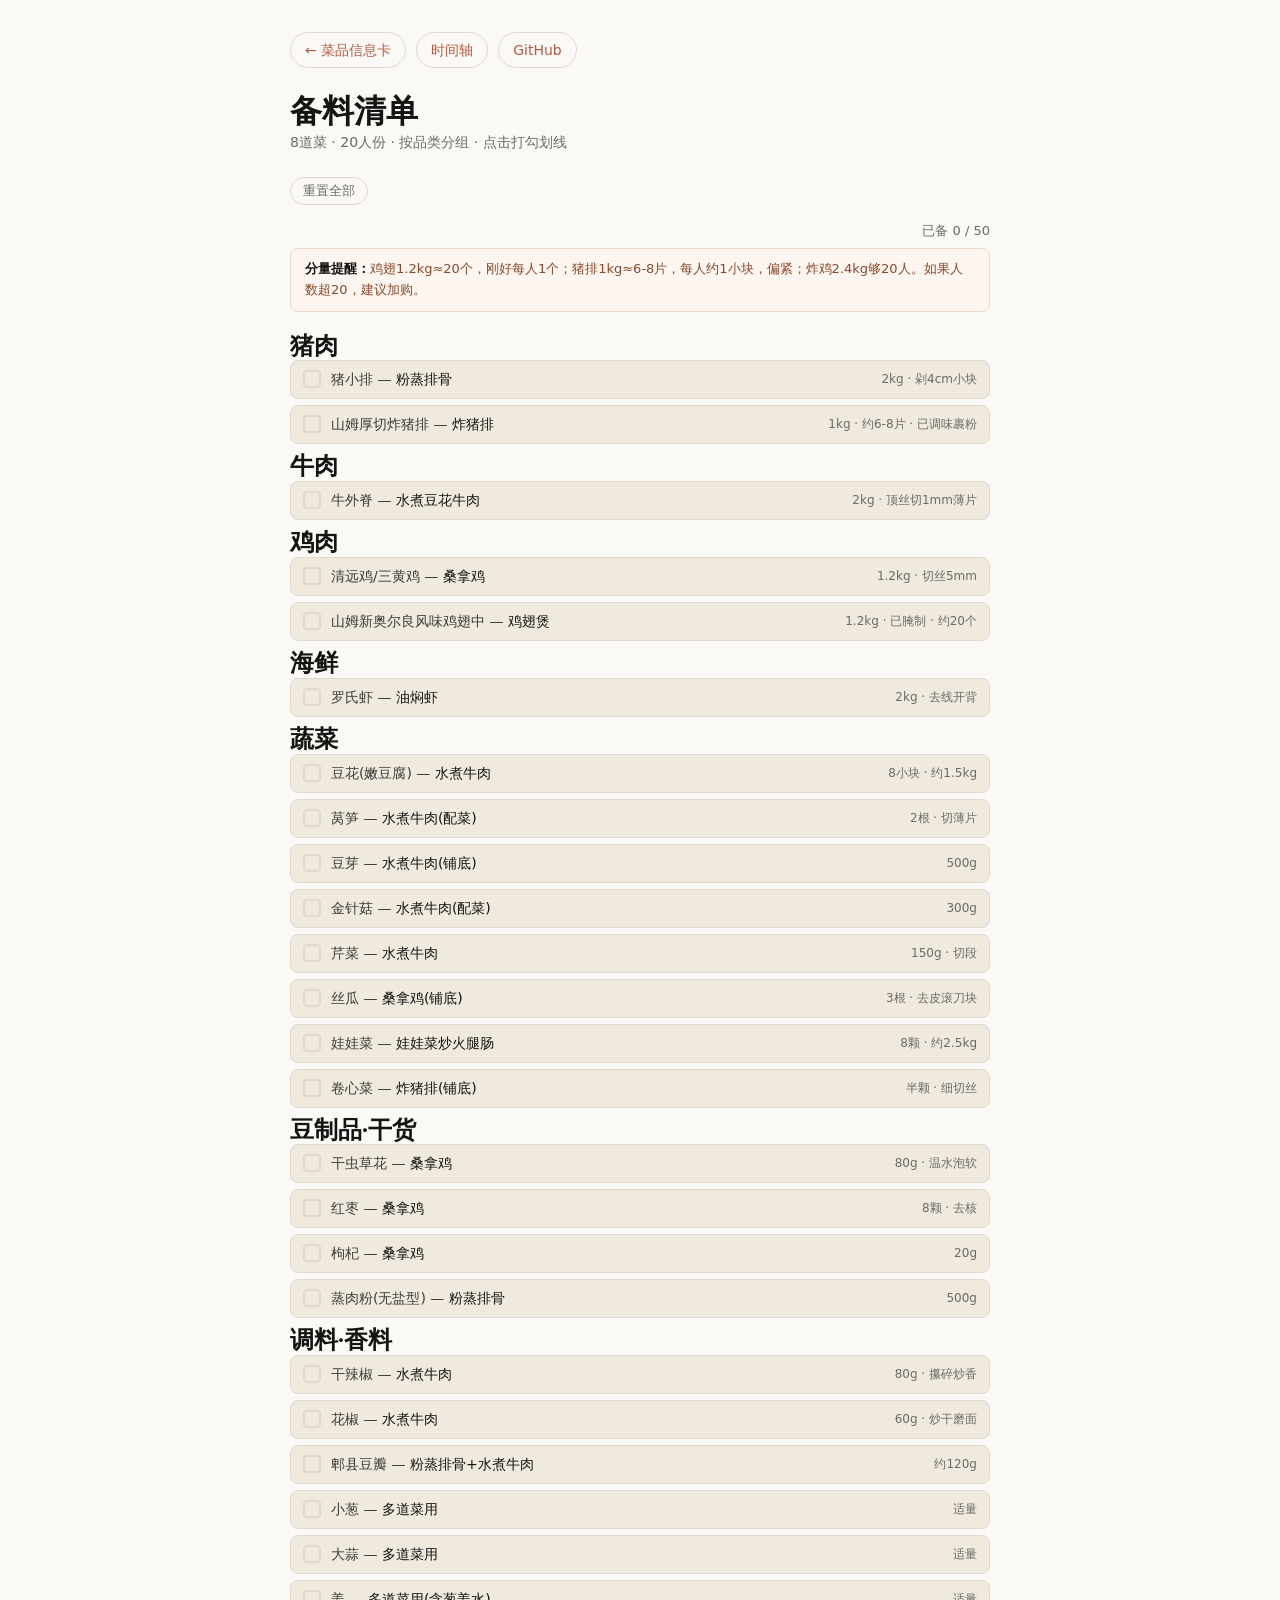
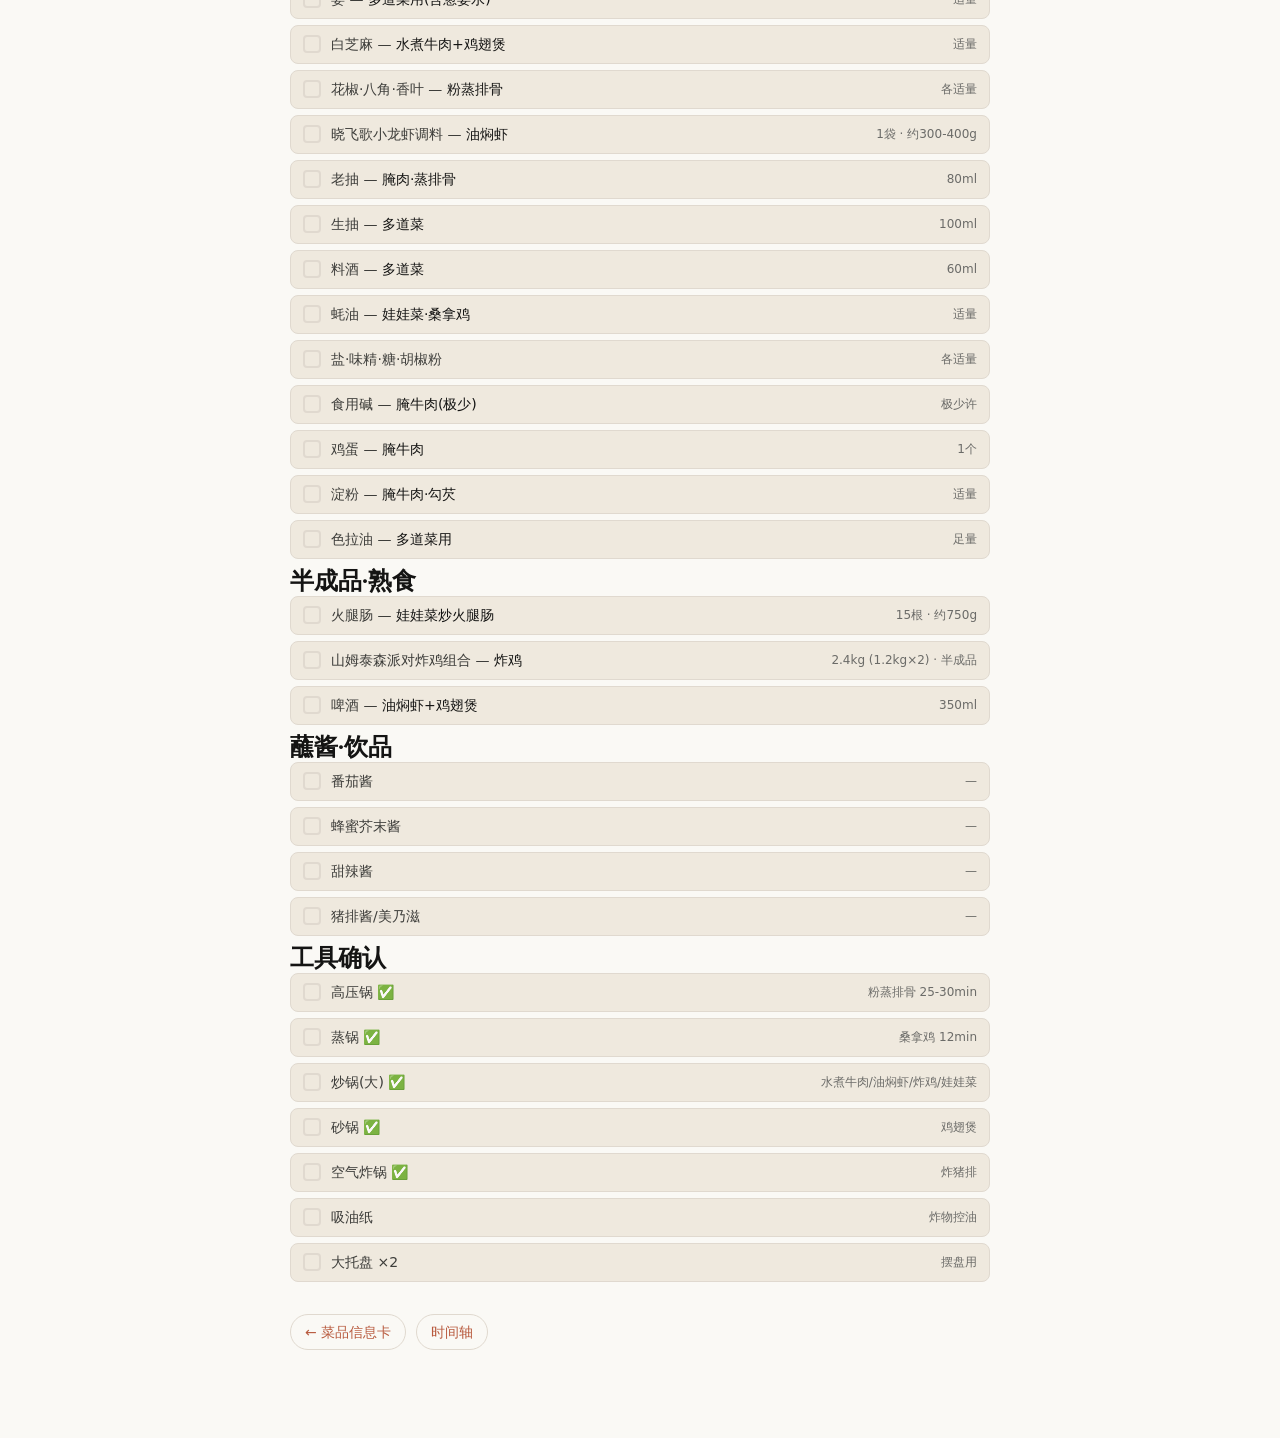
==== commit d8a78573: "备料：勾选项目统一归入已购分类置顶" ====
--- a/prep.html
+++ b/prep.html
@@ -37,6 +37,7 @@
 
 <div class="warn"><strong>分量提醒：</strong>鸡翅1.2kg≈20个，刚好每人1个；猪排1kg≈6-8片，每人约1小块，偏紧；炸鸡2.4kg够20人。如果人数超20，建议加购。</div>
 
+<h2 id="bought-title" style="display:none">✅ 已购 <span id="bought-count"></span></h2><div class="cat" id="cat-bought"></div>
 <h2>猪肉</h2><div class="cat" id="cat-pork"></div>
 <h2>牛肉</h2><div class="cat" id="cat-beef"></div>
 <h2>鸡肉</h2><div class="cat" id="cat-chicken"></div>
@@ -110,23 +111,37 @@
 
 function render(){
   document.querySelectorAll(".cat").forEach(c=>c.innerHTML="");
+  let bought=[], remain=[];
   items.forEach((it,i)=>{
-    const saved = localStorage.getItem("prep_"+i);
-    const checked = saved === "true";
-    const div = document.createElement("div");
-    div.className = "item" + (checked?" checked":"");
-    div.onclick = ()=>{
-      const cur = localStorage.getItem("prep_"+i) === "true";
-      localStorage.setItem("prep_"+i, cur?"false":"true");
-      render();
-    };
-    div.innerHTML = `<span class="cb">${checked?"✓":""}</span><span class="label">${it.label}</span><span class="amount">${it.amount}</span>`;
+    const checked=localStorage.getItem("prep_"+i)==="true";
+    if(checked) bought.push({...it,idx:i}); else remain.push({...it,idx:i});
+  });
+  // 已购置顶
+  if(bought.length>0){
+    document.getElementById("bought-title").style.display="block";
+    document.getElementById("bought-count").textContent=`${bought.length}项`;
+    bought.forEach(it=>{
+      const div=document.createElement("div");
+      div.className="item checked";
+      div.onclick=()=>{localStorage.setItem("prep_"+it.idx,"false");render();};
+      div.innerHTML=`<span class="cb">✓</span><span class="label">${it.label}</span><span class="amount">${it.amount}</span>`;
+      document.getElementById("cat-bought").appendChild(div);
+    });
+  } else {
+    document.getElementById("bought-title").style.display="none";
+  }
+  // 未购按原分类
+  remain.forEach(it=>{
+    const div=document.createElement("div");
+    div.className="item";
+    div.onclick=()=>{localStorage.setItem("prep_"+it.idx,"true");render();};
+    div.innerHTML=`<span class="cb"></span><span class="label">${it.label}</span><span class="amount">${it.amount}</span>`;
     document.getElementById(it.cat).appendChild(div);
   });
-  const total = items.length;
-  const done = items.filter((_,i)=>localStorage.getItem("prep_"+i)==="true").length;
-  document.getElementById("total").textContent = total;
-  document.getElementById("progress").innerHTML = `已备 ${done} / ${total}`;
+  const total=items.length;
+  const done=bought.length;
+  document.getElementById("total").textContent=total;
+  document.getElementById("progress").innerHTML=`已备 ${done} / ${total}`;
 }
 function resetAll(){
   items.forEach((_,i)=>localStorage.removeItem("prep_"+i));
--- a/style.css
+++ b/style.css
@@ -31,26 +31,113 @@
 .sdiv .tag{background:var(--ink);color:#fff;font-size:14px;font-weight:600;padding:6px 18px;border-radius:9999px;white-space:nowrap}
 .sdiv .line{flex:1;height:1px;background:var(--hairline)}
 
+/* Header */
+.header{background:var(--ink);color:#fff;border-radius:16px;padding:40px 48px;margin-bottom:20px;position:relative;overflow:hidden}
+.header::before{content:'';position:absolute;top:-40px;right:-40px;width:200px;height:200px;background:radial-gradient(circle,rgba(184,94,62,0.25) 0%,transparent 70%);pointer-events:none}
+.header-inner{position:relative;z-index:1}
+.header-eyebrow{font-size:13px;font-weight:500;letter-spacing:0.14em;text-transform:uppercase;color:var(--primary);margin-bottom:8px}
+.header h1{color:#fff;font-size:clamp(32px,5vw,52px);letter-spacing:-1.5px}
+.header-sub{color:rgba(255,255,255,0.55);font-size:14px;margin-top:8px}
+.header-meta{margin-top:24px;display:flex;flex-wrap:wrap;gap:12px}
+.header-badge{background:rgba(184,94,62,0.18);border:1px solid rgba(184,94,62,0.4);color:var(--primary);font-size:14px;font-weight:500;padding:4px 12px;border-radius:9999px}
+
+/* Summary Strip */
+.summary-strip{display:grid;grid-template-columns:repeat(4,1fr);background:var(--surface-card);border-radius:16px;border:1px solid var(--hairline);overflow:hidden;margin-bottom:20px;box-shadow:0 1px 3px var(--shadow)}
+.summary-item{padding:20px 24px;border-right:1px solid var(--hairline)}
+.summary-item:last-child{border-right:none}
+.summary-item .num{font-family:Georgia,serif;font-size:26px;font-weight:600;color:var(--ink);line-height:1}
+.summary-item .label{font-size:13px;color:var(--muted);margin-top:4px}
+.summary-item .sub{font-size:12px;color:var(--muted);margin-top:2px}
+.summary-item.highlight{background:var(--accent-amber-light)}
+
+/* Dish Card */
+.dcard{background:var(--surface-card);border:1px solid var(--hairline);border-radius:16px;overflow:hidden;margin-bottom:16px;box-shadow:0 1px 3px var(--shadow);transition:box-shadow .2s;scroll-margin-top:60px}
+.dcard:hover{box-shadow:0 4px 12px var(--shadow-md)}
+.dch{padding:14px 20px;display:flex;align-items:center;gap:12px;border-bottom:1px solid var(--hairline);position:relative}
+.dch::before{content:'';position:absolute;left:0;top:0;bottom:0;width:4px;background:var(--primary);border-radius:0 2px 2px 0}
+.dch.ziqin::before{background:var(--primary)}
+.dch.yang::before{background:var(--accent-teal)}
+.dch-emoji{font-size:22px;flex-shrink:0}
+.dch-meta{flex:1}
+.dch-name{font-family:Georgia,serif;font-size:17px;font-weight:600;color:var(--ink);word-break:keep-all;overflow-wrap:break-word}
+.dch-sub{font-size:13px;color:var(--muted);margin-top:2px}
+.dch-tag{font-size:13px;color:var(--muted);background:var(--surface-soft);border:1px solid var(--hairline);padding:2px 8px;border-radius:9999px;white-space:nowrap}
+.dbody{display:grid;grid-template-columns:1fr 1fr 1fr;border-bottom:1px solid var(--hairline)}
+.dbody-col{/* each column wrapper */}
+.dcol-h{font-size:12px;font-weight:700;letter-spacing:0.12em;text-transform:uppercase;color:var(--muted);padding:10px 16px 8px;border-bottom:1px solid var(--hairline);background:var(--surface-soft)}
+.dcol-c{padding:12px 16px}
+.dcol-c ul{list-style:none}
+.dcol-c li{font-size:13.5px;line-height:1.7;color:var(--body);margin-bottom:4px;word-break:keep-all;overflow-wrap:break-word}
+.dcol-c li strong{color:var(--ink);font-weight:500}
+.dcol-b{border-right:1px solid var(--hairline);position:static}
+.dsteps{padding:12px 20px 14px;border-bottom:1px solid var(--hairline)}
+.dsteps ol{padding-left:18px;display:grid;grid-template-columns:1fr 1fr;gap:4px 16px}
+.dsteps li{font-size:13px;line-height:1.65;color:var(--body);margin-bottom:3px;word-break:keep-all;overflow-wrap:break-word}
+.dnote{padding:10px 16px;font-size:13px;color:var(--muted);background:var(--surface-soft);display:flex;align-items:flex-start;gap:8px}
+.dnote.warn{background:#fdf5f0;border-top:1px solid #f0d8c8;color:var(--warning)}
+.dnote.info{background:#f0f7f5;border-top:1px solid #c8e8e0;color:#2a6b5c}
+.dtime{padding:9px 16px;font-size:13px;color:var(--muted);background:var(--canvas);border-top:1px solid var(--hairline);line-height:1.6}
+.dtime strong{color:var(--ink)}
+
 /* Footer */
 .footer{text-align:center;padding:32px 16px;font-size:14px;color:var(--muted);border-top:1px solid var(--hairline);margin-top:32px}
 
 /* Back to top */
 .back-top{position:fixed;bottom:20px;right:20px;background:var(--ink);color:#fff;border:none;border-radius:50%;width:40px;height:40px;font-size:18px;cursor:pointer;box-shadow:0 2px 8px rgba(0,0,0,0.15);z-index:200;display:none;align-items:center;justify-content:center}
 
-/* Responsive */
+/* ======================== RESPONSIVE ======================== */
 @media(max-width:768px){
+  body{padding:12px 8px 64px}
+  .container{max-width:100%}
+  .header{padding:24px 20px;border-radius:12px}
+  .header h1{font-size:clamp(26px,6vw,36px)}
+  .header-eyebrow{font-size:11px}
+  .header-sub{font-size:13px}
+  .header-badge{font-size:12px}
   .summary-strip{grid-template-columns:repeat(2,1fr)}
+  .summary-item{padding:14px 16px}
+  .summary-item .num{font-size:22px}
+  .dcard{border-radius:12px;margin-bottom:12px;scroll-margin-top:50px}
+  .dch{padding:10px 14px;gap:8px}
+  .dch-name{font-size:15px}
+  .dch-sub{font-size:11px}
+  .dch-tag{font-size:10px;padding:2px 6px}
   .dbody{grid-template-columns:1fr}
+  .dbody .dcol-b:nth-child(1){order:3}
+  .dbody .dcol-b:nth-child(2){order:2}
+  .dbody > div:nth-child(3){order:1}
   .dcol-b{border-right:none;border-bottom:1px solid var(--hairline)}
-  .dsteps ol{grid-template-columns:1fr}
-  .header{padding:28px 24px}
+  .dcol-h{font-size:11px;padding:8px 14px}
+  .dcol-c{padding:10px 14px}
+  .dcol-c li{font-size:13px;line-height:1.65}
+  .dsteps{padding:10px 14px}
+  .dsteps ol{grid-template-columns:1fr;padding-left:16px}
+  .dsteps li{font-size:13px;line-height:1.6}
+  .dnote{padding:8px 14px;font-size:12px}
+  .dtime{padding:8px 14px;font-size:12px}
+  .pbanner{padding:10px 14px;font-size:13px}
+  .sdiv{margin:20px 0 12px}
+  .sdiv .tag{font-size:13px;padding:5px 14px}
+  .footer{padding:24px 16px;font-size:13px}
+  .nav{overflow-x:auto;flex-wrap:nowrap;gap:6px}
+  .nav a{font-size:12px;padding:5px 10px;flex-shrink:0}
+  .plinks a{font-size:12px;padding:5px 12px}
+  .back-top{width:36px;height:36px;bottom:64px;right:12px;font-size:16px}
 }
-@media(max-width:600px){
-  body{padding:16px 8px 48px}
-  .card{padding:14px 16px}
+@media(max-width:480px){
+  body{padding:8px 4px 56px}
+  .header{padding:16px 12px}
+  .header h1{font-size:22px}
+  .dch{padding:8px 10px}
+  .dch-name{font-size:14px}
+  .dch-emoji{font-size:18px}
+  .dcol-c li{font-size:12.5px}
+  .dsteps li{font-size:12px}
+  .card{padding:12px 14px}
+  .dcard{border-radius:10px}
 }
 
-/* === Print === */
+/* ======================== PRINT ======================== */
 @media print {
   body{background:#fff;color:#000;padding:0;font-size:12px}
   .nav,.plinks,.qnav,.back-top{display:none !important}
